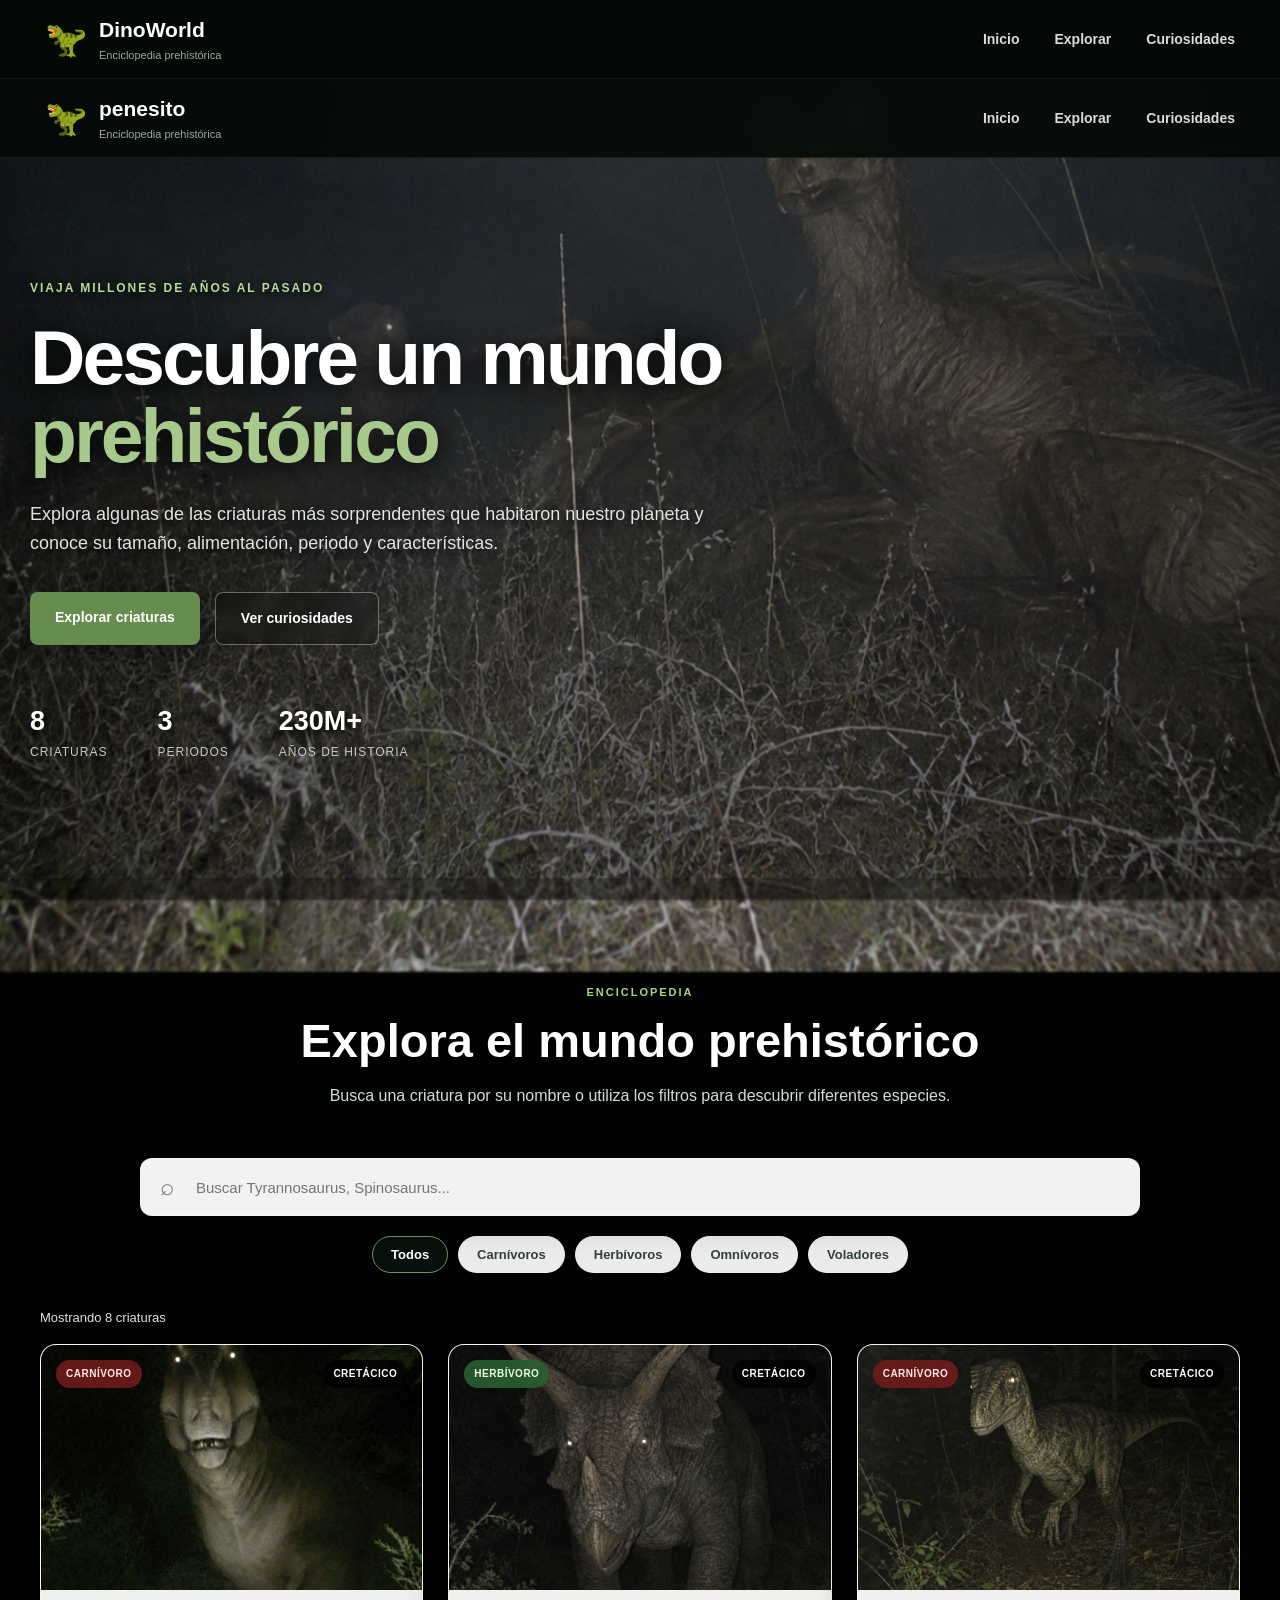
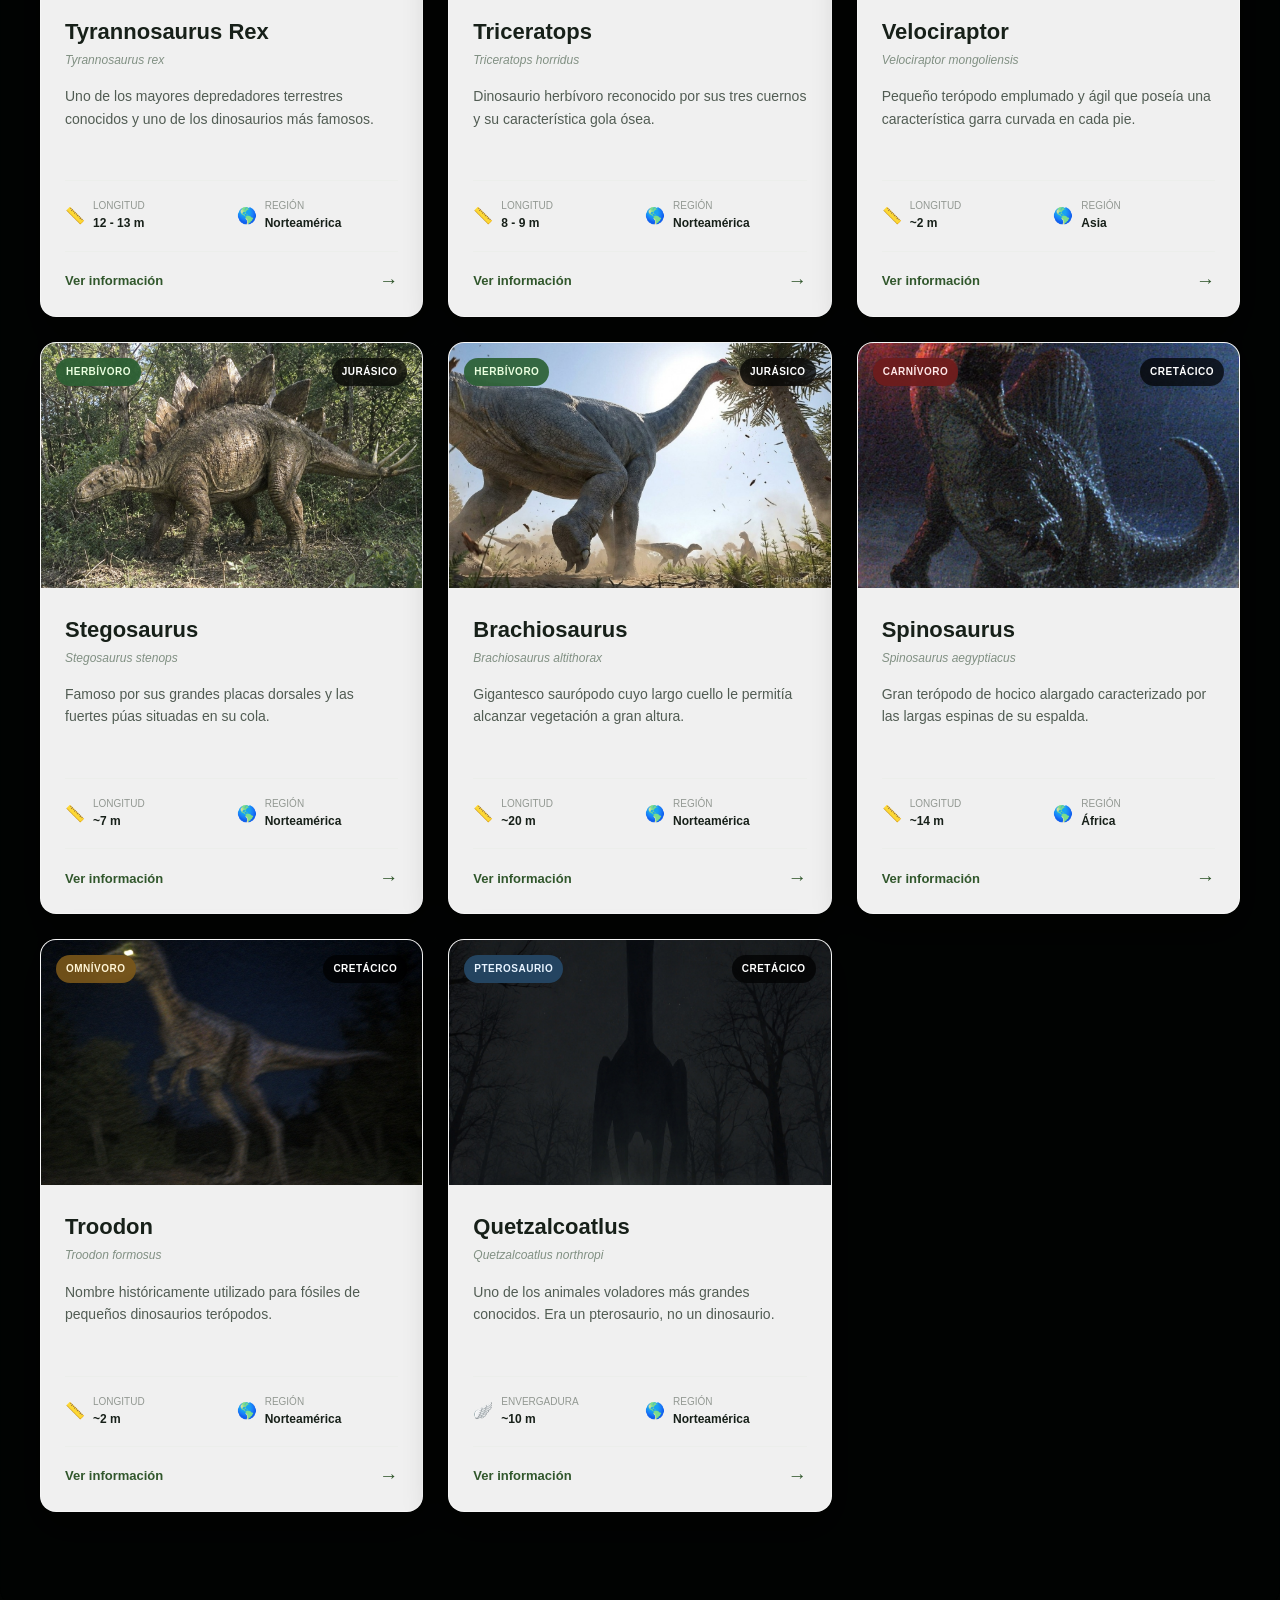
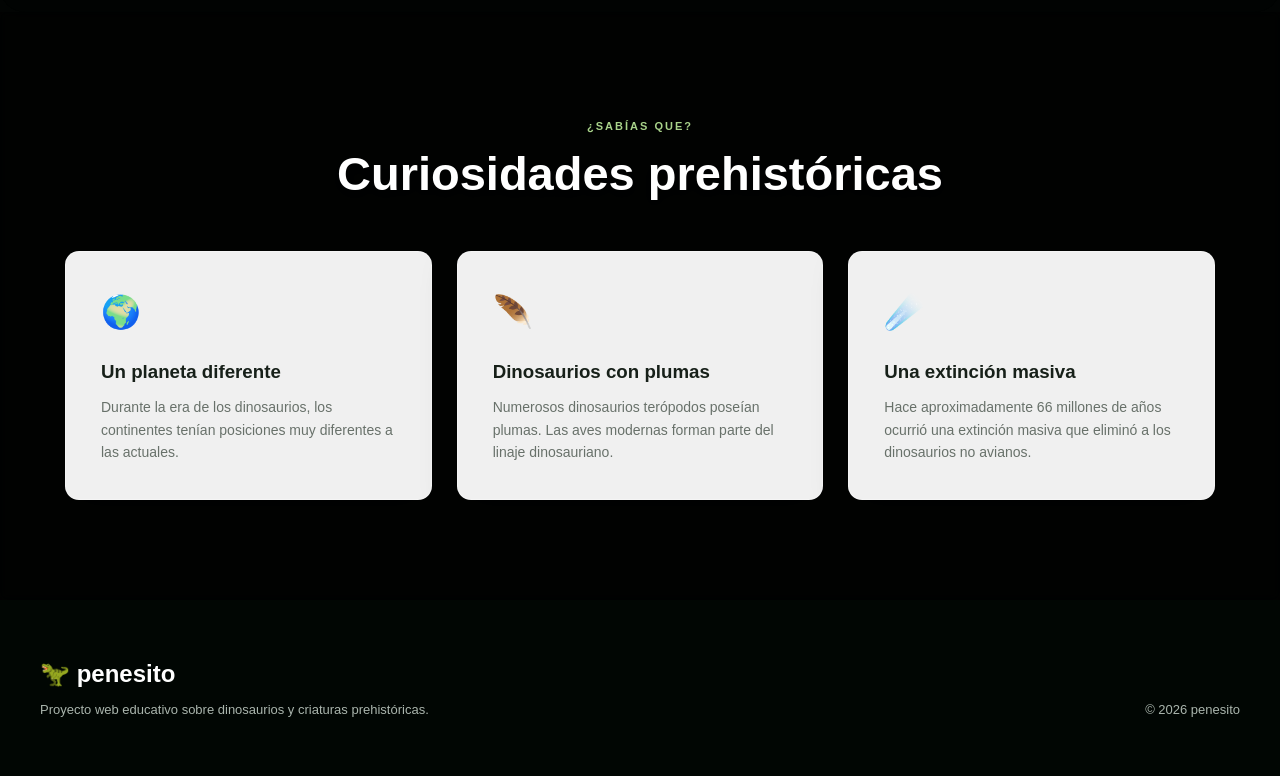
==== index.html @ 450e25a6 "primera version dino" ====
<!DOCTYPE html>
<html lang="es">

<head>
    <meta charset="UTF-8">

    <meta
        name="viewport"
        content="width=device-width, initial-scale=1.0"
    >

    <meta
        name="description"
        content=" descubre dinosaurios y criaturas prehistóricas, sus características, alimentación y periodo geológico."
    >

    <title>Explora el mundo prehistórico</title>

    <link rel="stylesheet" href="css/style.css">
</head>

<body>

    <!-- ========================= -->
    <!-- HEADER -->
    <!-- ========================= -->

    <header class="header">
        <header class="header">

    <div class="navbar">

        <a href="#inicio" class="logo">
            <span class="logo-icono">🦖</span>

            <div>
                <span class="logo-nombre">DinoWorld</span>
                <span class="logo-subtitulo">Enciclopedia prehistórica</span>
            </div>
        </a>

        <!-- BOTÓN CELULAR -->
        <button
            class="menu-toggle"
            id="menu-toggle"
            aria-label="Abrir menú"
        >
            ☰
        </button>

        <nav class="menu" id="menu">

            <a href="#inicio">Inicio</a>

            <a href="#explorar">Explorar</a>

            <a href="#curiosidades">Curiosidades</a>

        </nav>

    </div>

</header>

        <div class="navbar">

            <a href="#inicio" class="logo">
                <span class="logo-icono">🦖</span>

                <div>
                    <span class="logo-nombre">penesito</span>
                    <span class="logo-subtitulo">Enciclopedia prehistórica</span>
                </div>
            </a>


            <nav class="menu">

                <a href="#inicio">
                    Inicio
                </a>

                <a href="#explorar">
                    Explorar
                </a>

                <a href="#curiosidades">
                    Curiosidades
                </a>

            </nav>

        </div>

    </header>



    <main>


        <!-- ========================= -->
        <!-- HERO -->
        <!-- ========================= -->

        <section id="inicio" class="hero">

            <div class="hero-contenido">

                <span class="hero-etiqueta">
                    VIAJA MILLONES DE AÑOS AL PASADO
                </span>

                <h1>
                    Descubre un mundo
                    <span>prehistórico</span>
                </h1>

                <p>
                    Explora algunas de las criaturas más sorprendentes
                    que habitaron nuestro planeta y conoce su tamaño,
                    alimentación, periodo y características.
                </p>

                <div class="hero-botones">

                    <a href="#explorar" class="boton boton-principal">
                        Explorar criaturas
                    </a>

                    <a href="#curiosidades" class="boton boton-secundario">
                        Ver curiosidades
                    </a>

                </div>


                <div class="hero-datos">

                    <div>
                        <strong>8</strong>
                        <span>Criaturas</span>
                    </div>

                    <div>
                        <strong>3</strong>
                        <span>Periodos</span>
                    </div>

                    <div>
                        <strong>230M+</strong>
                        <span>Años de historia</span>
                    </div>

                </div>

            </div>

        </section>



        <!-- ========================= -->
        <!-- EXPLORAR -->
        <!-- ========================= -->

        <section id="explorar" class="seccion explorar">

            <div class="encabezado-seccion">

                <span class="mini-titulo">
                    ENCICLOPEDIA
                </span>

                <h2>
                    Explora el mundo prehistórico
                </h2>

                <p>
                    Busca una criatura por su nombre o utiliza los filtros
                    para descubrir diferentes especies.
                </p>

            </div>



            <!-- BUSCADOR -->

            <div class="herramientas">

                <div class="contenedor-buscador">

                    <span class="icono-buscar">⌕</span>

                    <input
                        type="text"
                        id="buscador"
                        placeholder="Buscar Tyrannosaurus, Spinosaurus..."
                        autocomplete="off"
                    >

                </div>


                <div class="botones-filtro">

                    <button
                        class="filtro activo"
                        data-filtro="todos"
                    >
                        Todos
                    </button>

                    <button
                        class="filtro"
                        data-filtro="carnivoro"
                    >
                        Carnívoros
                    </button>

                    <button
                        class="filtro"
                        data-filtro="herbivoro"
                    >
                        Herbívoros
                    </button>

                    <button
                        class="filtro"
                        data-filtro="omnivoro"
                    >
                        Omnívoros
                    </button>

                    <button
                        class="filtro"
                        data-filtro="volador"
                    >
                        Voladores
                    </button>

                </div>

            </div>


            <p id="contador" class="contador">
                Mostrando 8 criaturas
            </p>



            <!-- ========================= -->
            <!-- TARJETAS -->
            <!-- ========================= -->

            <div class="contenedor-tarjetas">


                <!-- T-REX -->

                <article
                    class="tarjeta"
                    data-categoria="carnivoro"
                >

                    <div class="imagen-tarjeta">

                        <img
                            src="img/trex.png"
                            alt="Tyrannosaurus Rex"
                        >

                        <span class="badge carnivoro">
                            Carnívoro
                        </span>

                        <span class="periodo">
                            Cretácico
                        </span>

                    </div>

                    <div class="contenido-tarjeta">

                        <h3>
                            Tyrannosaurus Rex
                        </h3>

                        <p class="nombre-cientifico">
                            Tyrannosaurus rex
                        </p>

                        <p class="descripcion">
                            Uno de los mayores depredadores terrestres
                            conocidos y uno de los dinosaurios más famosos.
                        </p>

                        <div class="datos-tarjeta">

                            <div>
                                <span>📏</span>

                                <p>
                                    <small>Longitud</small>
                                    <strong>12 - 13 m</strong>
                                </p>
                            </div>

                            <div>
                                <span>🌎</span>

                                <p>
                                    <small>Región</small>
                                    <strong>Norteamérica</strong>
                                </p>
                            </div>

                        </div>

                        <button
                            class="ver-mas"
                            data-dino="trex"
                        >
                            Ver información
                            <span>→</span>
                        </button>

                    </div>

                </article>



                <!-- TRICERATOPS -->

                <article
                    class="tarjeta"
                    data-categoria="herbivoro"
                >

                    <div class="imagen-tarjeta">

                        <img
                            src="img/triceratops.jpg"
                            alt="Triceratops"
                        >

                        <span class="badge herbivoro">
                            Herbívoro
                        </span>

                        <span class="periodo">
                            Cretácico
                        </span>

                    </div>

                    <div class="contenido-tarjeta">

                        <h3>Triceratops</h3>

                        <p class="nombre-cientifico">
                            Triceratops horridus
                        </p>

                        <p class="descripcion">
                            Dinosaurio herbívoro reconocido por sus tres
                            cuernos y su característica gola ósea.
                        </p>

                        <div class="datos-tarjeta">

                            <div>
                                <span>📏</span>

                                <p>
                                    <small>Longitud</small>
                                    <strong>8 - 9 m</strong>
                                </p>
                            </div>

                            <div>
                                <span>🌎</span>

                                <p>
                                    <small>Región</small>
                                    <strong>Norteamérica</strong>
                                </p>
                            </div>

                        </div>

                        <button
                            class="ver-mas"
                            data-dino="triceratops"
                        >
                            Ver información
                            <span>→</span>
                        </button>

                    </div>

                </article>



                <!-- VELOCIRAPTOR -->

                <article
                    class="tarjeta"
                    data-categoria="carnivoro"
                >

                    <div class="imagen-tarjeta">

                        <img
                            src="img/velociraptor.jpg"
                            alt="Velociraptor"
                        >

                        <span class="badge carnivoro">
                            Carnívoro
                        </span>

                        <span class="periodo">
                            Cretácico
                        </span>

                    </div>

                    <div class="contenido-tarjeta">

                        <h3>Velociraptor</h3>

                        <p class="nombre-cientifico">
                            Velociraptor mongoliensis
                        </p>

                        <p class="descripcion">
                            Pequeño terópodo emplumado y ágil que poseía
                            una característica garra curvada en cada pie.
                        </p>

                        <div class="datos-tarjeta">

                            <div>
                                <span>📏</span>

                                <p>
                                    <small>Longitud</small>
                                    <strong>~2 m</strong>
                                </p>
                            </div>

                            <div>
                                <span>🌎</span>

                                <p>
                                    <small>Región</small>
                                    <strong>Asia</strong>
                                </p>
                            </div>

                        </div>

                        <button
                            class="ver-mas"
                            data-dino="velociraptor"
                        >
                            Ver información
                            <span>→</span>
                        </button>

                    </div>

                </article>



                <!-- STEGOSAURUS -->

                <article
                    class="tarjeta"
                    data-categoria="herbivoro"
                >

                    <div class="imagen-tarjeta">

                        <img
                            src="img/stegosaurus.jpg"
                            alt="Stegosaurus"
                        >

                        <span class="badge herbivoro">
                            Herbívoro
                        </span>

                        <span class="periodo">
                            Jurásico
                        </span>

                    </div>

                    <div class="contenido-tarjeta">

                        <h3>Stegosaurus</h3>

                        <p class="nombre-cientifico">
                            Stegosaurus stenops
                        </p>

                        <p class="descripcion">
                            Famoso por sus grandes placas dorsales
                            y las fuertes púas situadas en su cola.
                        </p>

                        <div class="datos-tarjeta">

                            <div>
                                <span>📏</span>

                                <p>
                                    <small>Longitud</small>
                                    <strong>~7 m</strong>
                                </p>
                            </div>

                            <div>
                                <span>🌎</span>

                                <p>
                                    <small>Región</small>
                                    <strong>Norteamérica</strong>
                                </p>
                            </div>

                        </div>

                        <button
                            class="ver-mas"
                            data-dino="stegosaurus"
                        >
                            Ver información
                            <span>→</span>
                        </button>

                    </div>

                </article>



                <!-- BRACHIOSAURUS -->

                <article
                    class="tarjeta"
                    data-categoria="herbivoro"
                >

                    <div class="imagen-tarjeta">

                        <img
                            src="img/braciosaurus.jpg"
                            alt="Brachiosaurus"
                        >

                        <span class="badge herbivoro">
                            Herbívoro
                        </span>

                        <span class="periodo">
                            Jurásico
                        </span>

                    </div>

                    <div class="contenido-tarjeta">

                        <h3>Brachiosaurus</h3>

                        <p class="nombre-cientifico">
                            Brachiosaurus altithorax
                        </p>

                        <p class="descripcion">
                            Gigantesco saurópodo cuyo largo cuello le
                            permitía alcanzar vegetación a gran altura.
                        </p>

                        <div class="datos-tarjeta">

                            <div>
                                <span>📏</span>

                                <p>
                                    <small>Longitud</small>
                                    <strong>~20 m</strong>
                                </p>
                            </div>

                            <div>
                                <span>🌎</span>

                                <p>
                                    <small>Región</small>
                                    <strong>Norteamérica</strong>
                                </p>
                            </div>

                        </div>

                        <button
                            class="ver-mas"
                            data-dino="brachiosaurus"
                        >
                            Ver información
                            <span>→</span>
                        </button>

                    </div>

                </article>



                <!-- SPINOSAURUS -->

                <article
                    class="tarjeta"
                    data-categoria="carnivoro"
                >

                    <div class="imagen-tarjeta">

                        <img
                            src="img/spinosaurus.jpg"
                            alt="Spinosaurus"
                        >

                        <span class="badge carnivoro">
                            Carnívoro
                        </span>

                        <span class="periodo">
                            Cretácico
                        </span>

                    </div>

                    <div class="contenido-tarjeta">

                        <h3>Spinosaurus</h3>

                        <p class="nombre-cientifico">
                            Spinosaurus aegyptiacus
                        </p>

                        <p class="descripcion">
                            Gran terópodo de hocico alargado caracterizado
                            por las largas espinas de su espalda.
                        </p>

                        <div class="datos-tarjeta">

                            <div>
                                <span>📏</span>

                                <p>
                                    <small>Longitud</small>
                                    <strong>~14 m</strong>
                                </p>
                            </div>

                            <div>
                                <span>🌎</span>

                                <p>
                                    <small>Región</small>
                                    <strong>África</strong>
                                </p>
                            </div>

                        </div>

                        <button
                            class="ver-mas"
                            data-dino="spinosaurus"
                        >
                            Ver información
                            <span>→</span>
                        </button>

                    </div>

                </article>



                <!-- TROODON -->

                <article
                    class="tarjeta"
                    data-categoria="omnivoro"
                >

                    <div class="imagen-tarjeta">

                        <img
                            src="img/troodon.jpg"
                            alt="Troodon"
                        >

                        <span class="badge omnivoro">
                            Omnívoro
                        </span>

                        <span class="periodo">
                            Cretácico
                        </span>

                    </div>

                    <div class="contenido-tarjeta">

                        <h3>Troodon</h3>

                        <p class="nombre-cientifico">
                            Troodon formosus
                        </p>

                        <p class="descripcion">
                            Nombre históricamente utilizado para fósiles
                            de pequeños dinosaurios terópodos.
                        </p>

                        <div class="datos-tarjeta">

                            <div>
                                <span>📏</span>

                                <p>
                                    <small>Longitud</small>
                                    <strong>~2 m</strong>
                                </p>
                            </div>

                            <div>
                                <span>🌎</span>

                                <p>
                                    <small>Región</small>
                                    <strong>Norteamérica</strong>
                                </p>
                            </div>

                        </div>

                        <button
                            class="ver-mas"
                            data-dino="troodon"
                        >
                            Ver información
                            <span>→</span>
                        </button>

                    </div>

                </article>



                <!-- QUETZALCOATLUS -->

                <article
                    class="tarjeta"
                    data-categoria="volador"
                >

                    <div class="imagen-tarjeta">

                        <img
                            src="img/quetzalcoatlus.png"
                            alt="Quetzalcoatlus"
                        >

                        <span class="badge volador">
                            Pterosaurio
                        </span>

                        <span class="periodo">
                            Cretácico
                        </span>

                    </div>

                    <div class="contenido-tarjeta">

                        <h3>Quetzalcoatlus</h3>

                        <p class="nombre-cientifico">
                            Quetzalcoatlus northropi
                        </p>

                        <p class="descripcion">
                            Uno de los animales voladores más grandes
                            conocidos. Era un pterosaurio, no un dinosaurio.
                        </p>

                        <div class="datos-tarjeta">

                            <div>
                                <span>🪽</span>

                                <p>
                                    <small>Envergadura</small>
                                    <strong>~10 m</strong>
                                </p>
                            </div>

                            <div>
                                <span>🌎</span>

                                <p>
                                    <small>Región</small>
                                    <strong>Norteamérica</strong>
                                </p>
                            </div>

                        </div>

                        <button
                            class="ver-mas"
                            data-dino="quetzalcoatlus"
                        >
                            Ver información
                            <span>→</span>
                        </button>

                    </div>

                </article>

            </div>


            <!-- SI NO EXISTEN RESULTADOS -->

            <div id="sin-resultados" class="sin-resultados">

                <span>🦴</span>

                <h3>
                    No encontramos esa criatura
                </h3>

                <p>
                    Intenta buscar otro nombre o selecciona otro filtro.
                </p>

            </div>

        </section>



        <!-- ========================= -->
        <!-- CURIOSIDADES -->
        <!-- ========================= -->

        <section id="curiosidades" class="seccion curiosidades">

            <div class="encabezado-seccion">

                <span class="mini-titulo">
                    ¿SABÍAS QUE?
                </span>

                <h2>
                    Curiosidades prehistóricas
                </h2>

            </div>


            <div class="grid-curiosidades">

                <article>

                    <span class="curiosidad-icono">
                        🌍
                    </span>

                    <h3>
                        Un planeta diferente
                    </h3>

                    <p>
                        Durante la era de los dinosaurios, los continentes
                        tenían posiciones muy diferentes a las actuales.
                    </p>

                </article>


                <article>

                    <span class="curiosidad-icono">
                        🪶
                    </span>

                    <h3>
                        Dinosaurios con plumas
                    </h3>

                    <p>
                        Numerosos dinosaurios terópodos poseían plumas.
                        Las aves modernas forman parte del linaje dinosauriano.
                    </p>

                </article>


                <article>

                    <span class="curiosidad-icono">
                        ☄️
                    </span>

                    <h3>
                        Una extinción masiva
                    </h3>

                    <p>
                        Hace aproximadamente 66 millones de años ocurrió
                        una extinción masiva que eliminó a los dinosaurios
                        no avianos.
                    </p>

                </article>

            </div>

        </section>

    </main>



    <!-- ========================= -->
    <!-- MODAL -->
    <!-- ========================= -->

    <div id="modal" class="modal">

        <div class="modal-fondo"></div>

        <div class="modal-contenido">

            <button
                id="cerrar-modal"
                class="cerrar-modal"
                aria-label="Cerrar"
            >
                ×
            </button>


            <img
                id="modal-imagen"
                src=""
                alt=""
            >


            <div class="modal-info">

                <span id="modal-periodo" class="modal-periodo"></span>

                <h2 id="modal-nombre"></h2>

                <p id="modal-cientifico" class="modal-cientifico"></p>

                <p id="modal-descripcion"></p>


                <div class="modal-datos">

                    <div>
                        <small>Alimentación</small>
                        <strong id="modal-alimentacion"></strong>
                    </div>

                    <div>
                        <small>Tamaño</small>
                        <strong id="modal-tamano"></strong>
                    </div>

                    <div>
                        <small>Región</small>
                        <strong id="modal-region"></strong>
                    </div>

                </div>

            </div>

        </div>

    </div>



    <!-- ========================= -->
    <!-- FOOTER -->
    <!-- ========================= -->

    <footer>

        <div class="footer-contenido">

            <div>

                <h2>
                    🦖 penesito
                </h2>

                <p>
                    Proyecto web educativo sobre dinosaurios
                    y criaturas prehistóricas.
                </p>

            </div>


            <p class="copyright">
                © 2026 penesito
            </p>

        </div>

    </footer>


    <script src="app.js"></script>

</body>

</html>
---- css/style.css ----
/* ========================================= */
/* CONFIGURACIÓN GENERAL */
/* ========================================= */

* {
    margin: 0;
    padding: 0;
    box-sizing: border-box;
}

html {
    scroll-behavior: smooth;
    background: #020403;
}

:root {
    --verde-oscuro: #07110b;
    --verde: #173b28;
    --verde-claro: #8eb66f;

    --blanco: #ffffff;

    --texto: #172019;
    --texto-suave: #68716a;

    --borde: #e4e6e2;

    --sombra:
        0 15px 40px rgba(0, 0, 0, 0.35);
}


/* ========================================= */
/* BODY */
/* ========================================= */

body {
    position: relative;

    min-height: 100vh;

    font-family:
        Arial,
        Helvetica,
        sans-serif;

    color: var(--texto);

    line-height: 1.6;

    background: transparent;

    overflow-x: hidden;
}


/* ========================================= */
/* FONDO TERRORÍFICO DE TODA LA PÁGINA */
/* ========================================= */

body::before {
    content: "";

    position: fixed;

    top: -8%;
    left: -8%;

    width: 116%;
    height: 116%;

    background-image:
        url("../img/fondo-terrorr.jpg");

    background-size: cover;

    background-position: center;

    background-repeat: no-repeat;

    z-index: 0;

    pointer-events: none;

    animation:
        fondoTerror 24s ease-in-out infinite alternate;
}


/* CAPA OSCURA */

body::after {
    content: "";

    position: fixed;

    inset: 0;

    background:
        linear-gradient(
            180deg,
            rgba(0, 0, 0, 0.20),
            rgba(0, 0, 0, 0.48)
        );

    z-index: 1;

    pointer-events: none;
}


/* TODO EL CONTENIDO QUEDA SOBRE EL FONDO */

.header,
main,
footer {
    position: relative;

    z-index: 2;
}


/* MOVIMIENTO LENTO */

@keyframes fondoTerror {

    0% {
        transform:
            scale(1)
            translate(0, 0);
    }

    50% {
        transform:
            scale(1.05)
            translate(-1%, -1%);
    }

    100% {
        transform:
            scale(1.10)
            translate(1%, 1%);
    }
}


/* ========================================= */
/* HEADER */
/* ========================================= */

.header {
    width: 100%;

    position: sticky;

    top: 0;

    z-index: 1000;

    background:
        rgba(3, 10, 6, 0.88);

    backdrop-filter: blur(12px);

    border-bottom:
        1px solid rgba(255, 255, 255, 0.08);
}

.navbar {
    max-width: 1250px;

    min-height: 78px;

    margin: auto;

    padding: 0 30px;

    display: flex;

    justify-content: space-between;

    align-items: center;
}


/* ========================================= */
/* LOGO */
/* ========================================= */

.logo {
    display: flex;

    align-items: center;

    gap: 12px;

    text-decoration: none;
}

.logo-icono {
    font-size: 34px;
}

.logo-nombre {
    display: block;

    color: white;

    font-size: 21px;

    font-weight: bold;
}

.logo-subtitulo {
    display: block;

    color: #9eaaa1;

    font-size: 11px;
}


/* ========================================= */
/* MENÚ */
/* ========================================= */

.menu {
    display: flex;

    gap: 35px;
}

.menu a {
    position: relative;

    color: #d7ddd9;

    text-decoration: none;

    font-size: 14px;

    font-weight: bold;

    transition: 0.3s;
}

.menu a:hover {
    color: white;
}

.menu a::after {
    content: "";

    position: absolute;

    left: 0;

    bottom: -8px;

    width: 0;

    height: 2px;

    background:
        var(--verde-claro);

    transition: 0.3s;
}

.menu a:hover::after {
    width: 100%;
}


/* ========================================= */
/* HERO */
/* ========================================= */

.hero {
    min-height: 720px;

    display: flex;

    align-items: center;

    padding:
        100px 30px;

    background: transparent;
}

.hero-contenido {
    width: 100%;

    max-width: 1250px;

    margin: auto;
}

.hero-etiqueta {
    display: inline-block;

    color: #b6da98;

    font-size: 12px;

    font-weight: bold;

    letter-spacing: 2px;

    margin-bottom: 20px;

    text-shadow:
        0 3px 10px black;
}

.hero h1 {
    max-width: 760px;

    color: white;

    font-size:
        clamp(48px, 6vw, 82px);

    line-height: 1.02;

    letter-spacing: -3px;

    margin-bottom: 25px;

    text-shadow:
        0 5px 25px rgba(0, 0, 0, 1);
}

.hero h1 span {
    color: #a8c98c;
}

.hero-contenido > p {
    max-width: 680px;

    color: #e0e5e1;

    font-size: 18px;

    margin-bottom: 35px;

    text-shadow:
        0 3px 12px black;
}


/* ========================================= */
/* BOTONES DEL HERO */
/* ========================================= */

.hero-botones {
    display: flex;

    flex-wrap: wrap;

    gap: 15px;

    margin-bottom: 55px;
}

.boton {
    padding:
        14px 25px;

    border-radius: 8px;

    text-decoration: none;

    font-weight: bold;

    font-size: 14px;

    transition:
        transform 0.3s,
        background 0.3s;
}

.boton-principal {
    background:
        #668c4e;

    color: white;

    box-shadow:
        0 8px 25px
        rgba(0, 0, 0, 0.4);
}

.boton-principal:hover {
    background:
        #7ca661;

    transform:
        translateY(-3px);
}

.boton-secundario {
    border:
        1px solid
        rgba(255, 255, 255, 0.35);

    color: white;

    background:
        rgba(0, 0, 0, 0.25);

    backdrop-filter:
        blur(8px);
}

.boton-secundario:hover {
    background:
        rgba(255, 255, 255, 0.15);

    transform:
        translateY(-3px);
}


/* ========================================= */
/* DATOS DEL HERO */
/* ========================================= */

.hero-datos {
    display: flex;

    gap: 50px;

    flex-wrap: wrap;
}

.hero-datos div {
    display: flex;

    flex-direction: column;
}

.hero-datos strong {
    color: white;

    font-size: 27px;

    text-shadow:
        0 3px 8px black;
}

.hero-datos span {
    color: #c1cac3;

    font-size: 12px;

    text-transform: uppercase;

    letter-spacing: 1px;
}


/* ========================================= */
/* SECCIONES */
/* ========================================= */

.seccion {
    padding:
        100px 30px;
}

.encabezado-seccion {
    max-width: 700px;

    margin:
        0 auto 50px;

    text-align: center;
}

.mini-titulo {
    color:
        #a9d38a;

    font-size: 11px;

    font-weight: bold;

    letter-spacing: 2px;
}

.encabezado-seccion h2 {
    color: white;

    font-size:
        clamp(32px, 4vw, 47px);

    line-height: 1.15;

    margin:
        10px 0 15px;

    text-shadow:
        0 4px 12px black;
}

.encabezado-seccion p {
    color: #d5ddd7;

    font-size: 16px;

    text-shadow:
        0 2px 8px black;
}


/* ========================================= */
/* EXPLORAR */
/* ========================================= */

.explorar {
    max-width: 1350px;

    margin: auto;

    background:
        rgba(0, 0, 0, 0.18);

    backdrop-filter:
        blur(1px);

    border-radius: 25px;
}

.herramientas {
    max-width: 1000px;

    margin:
        0 auto 20px;
}


/* ========================================= */
/* BUSCADOR */
/* ========================================= */

.contenedor-buscador {
    position: relative;

    margin-bottom: 20px;
}

.icono-buscar {
    position: absolute;

    left: 20px;

    top: 50%;

    transform:
        translateY(-50%);

    color: #777;

    font-size: 24px;
}

#buscador {
    width: 100%;

    height: 58px;

    padding:
        0 20px 0 55px;

    border:
        1px solid
        rgba(255, 255, 255, 0.35);

    border-radius: 12px;

    outline: none;

    background:
        rgba(255, 255, 255, 0.95);

    font-size: 15px;

    box-shadow:
        0 7px 30px
        rgba(0, 0, 0, 0.25);

    transition: 0.3s;
}

#buscador:focus {
    border-color:
        #729466;

    box-shadow:
        0 0 0 4px
        rgba(114, 148, 102, 0.25);
}


/* ========================================= */
/* FILTROS */
/* ========================================= */

.botones-filtro {
    display: flex;

    justify-content: center;

    flex-wrap: wrap;

    gap: 10px;
}

.filtro {
    padding:
        10px 18px;

    border:
        1px solid
        rgba(255, 255, 255, 0.25);

    border-radius: 30px;

    background:
        rgba(255, 255, 255, 0.92);

    color: #344036;

    cursor: pointer;

    font-weight: bold;

    font-size: 13px;

    transition: 0.25s;
}

.filtro:hover {
    transform:
        translateY(-2px);

    background: white;
}

.filtro.activo {
    background:
        #07110b;

    color: white;

    border-color:
        #75965d;
}

.contador {
    max-width: 1200px;

    margin:
        35px auto 15px;

    color: #e1e6e2;

    font-size: 13px;

    text-shadow:
        0 2px 7px black;
}


/* ========================================= */
/* TARJETAS */
/* ========================================= */

.contenedor-tarjetas {
    max-width: 1200px;

    margin: auto;

    display: grid;

    grid-template-columns:
        repeat(3, 1fr);

    gap: 25px;
}

.tarjeta {
    background:
        rgba(255, 255, 255, 0.94);

    border:
        1px solid
        rgba(255, 255, 255, 0.35);

    border-radius: 16px;

    overflow: hidden;

    box-shadow:
        0 15px 40px
        rgba(0, 0, 0, 0.45);

    backdrop-filter:
        blur(7px);

    transition:
        transform 0.3s,
        box-shadow 0.3s;
}

.tarjeta:hover {
    transform:
        translateY(-8px);

    box-shadow:
        0 22px 50px
        rgba(0, 0, 0, 0.60);
}


/* ========================================= */
/* IMAGEN TARJETAS */
/* ========================================= */

.imagen-tarjeta {
    height: 245px;

    position: relative;

    overflow: hidden;

    background:
        #e9ece7;
}

.imagen-tarjeta img {
    width: 100%;

    height: 100%;

    object-fit: cover;

    transition:
        transform 0.6s;
}

.tarjeta:hover img {
    transform:
        scale(1.08);
}


/* ========================================= */
/* ETIQUETAS */
/* ========================================= */

.badge,
.periodo {
    position: absolute;

    top: 15px;

    padding:
        6px 10px;

    border-radius: 20px;

    font-size: 10px;

    font-weight: bold;

    text-transform: uppercase;

    letter-spacing: 0.5px;

    backdrop-filter:
        blur(10px);
}

.badge {
    left: 15px;
}

.periodo {
    right: 15px;

    color: white;

    background:
        rgba(0, 0, 0, 0.70);
}

.badge.carnivoro {
    color: #ffe8e8;

    background:
        rgba(111, 28, 28, 0.90);
}

.badge.herbivoro {
    color: #eaffdf;

    background:
        rgba(42, 95, 49, 0.90);
}

.badge.omnivoro {
    color: #fff4d5;

    background:
        rgba(123, 87, 26, 0.90);
}

.badge.volador {
    color: #e7f3ff;

    background:
        rgba(38, 74, 105, 0.90);
}


/* ========================================= */
/* CONTENIDO TARJETA */
/* ========================================= */

.contenido-tarjeta {
    padding: 24px;
}

.contenido-tarjeta h3 {
    font-size: 22px;

    margin-bottom: 2px;
}

.nombre-cientifico {
    color: #819083;

    font-size: 12px;

    font-style: italic;

    margin-bottom: 15px;
}

.descripcion {
    min-height: 75px;

    color: #515c53;

    font-size: 14px;

    line-height: 1.6;

    margin-bottom: 20px;
}

.datos-tarjeta {
    display: grid;

    grid-template-columns:
        repeat(2, 1fr);

    gap: 10px;

    padding:
        17px 0;

    border-top:
        1px solid #eceeeb;

    border-bottom:
        1px solid #eceeeb;
}

.datos-tarjeta > div {
    display: flex;

    align-items: center;

    gap: 8px;
}

.datos-tarjeta small {
    display: block;

    color: #929892;

    font-size: 10px;

    text-transform: uppercase;
}

.datos-tarjeta strong {
    display: block;

    font-size: 12px;
}


/* ========================================= */
/* VER INFORMACIÓN */
/* ========================================= */

.ver-mas {
    width: 100%;

    margin-top: 18px;

    padding: 0;

    border: none;

    background: transparent;

    color: #31572c;

    cursor: pointer;

    font-size: 13px;

    font-weight: bold;

    display: flex;

    align-items: center;

    justify-content: space-between;
}

.ver-mas span {
    font-size: 19px;

    transition:
        transform 0.2s;
}

.ver-mas:hover span {
    transform:
        translateX(5px);
}


/* ========================================= */
/* SIN RESULTADOS */
/* ========================================= */

.sin-resultados {
    display: none;

    text-align: center;

    padding:
        80px 20px;

    color: white;
}

.sin-resultados span {
    font-size: 50px;
}

.sin-resultados h3 {
    margin:
        15px 0 5px;
}

.sin-resultados p {
    color:
        #d0d7d2;
}


/* ========================================= */
/* CURIOSIDADES */
/* ========================================= */

.curiosidades {
    background:
        rgba(0, 0, 0, 0.40);

    backdrop-filter:
        blur(5px);
}

.grid-curiosidades {
    max-width: 1150px;

    margin: auto;

    display: grid;

    grid-template-columns:
        repeat(3, 1fr);

    gap: 25px;
}

.grid-curiosidades article {
    background:
        rgba(255, 255, 255, 0.94);

    padding: 35px;

    border-radius: 14px;

    border:
        1px solid
        rgba(255, 255, 255, 0.30);

    box-shadow:
        0 12px 35px
        rgba(0, 0, 0, 0.28);

    transition: 0.3s;
}

.grid-curiosidades article:hover {
    transform:
        translateY(-6px);

    box-shadow:
        0 18px 45px
        rgba(0, 0, 0, 0.45);
}

.curiosidad-icono {
    display: block;

    font-size: 32px;

    margin-bottom: 18px;
}

.grid-curiosidades h3 {
    margin-bottom: 10px;
}

.grid-curiosidades p {
    color:
        var(--texto-suave);

    font-size: 14px;
}


/* ========================================= */
/* MODAL */
/* ========================================= */

.modal {
    display: none;

    position: fixed;

    inset: 0;

    z-index: 3000;

    padding: 25px;

    align-items: center;

    justify-content: center;
}

.modal.abierto {
    display: flex;
}

.modal-fondo {
    position: absolute;

    inset: 0;

    background:
        rgba(0, 0, 0, 0.85);

    backdrop-filter:
        blur(8px);
}

.modal-contenido {
    position: relative;

    z-index: 1;

    width: 100%;

    max-width: 900px;

    max-height: 90vh;

    display: grid;

    grid-template-columns:
        1fr 1fr;

    background: white;

    border-radius: 18px;

    overflow: auto;

    box-shadow:
        0 30px 80px
        rgba(0, 0, 0, 0.7);
}

.modal-contenido > img {
    width: 100%;

    height: 100%;

    min-height: 500px;

    object-fit: cover;
}

.modal-info {
    padding:
        50px 40px;
}

.modal-periodo {
    color: #638055;

    font-size: 11px;

    font-weight: bold;

    text-transform: uppercase;

    letter-spacing: 1.5px;
}

.modal-info h2 {
    font-size: 35px;

    line-height: 1.1;

    margin:
        8px 0 4px;
}

.modal-cientifico {
    color: #879087;

    font-style: italic;

    margin-bottom: 25px;
}

.modal-info > p {
    color: #626a63;

    margin-bottom: 30px;
}

.modal-datos {
    display: grid;

    gap: 15px;
}

.modal-datos div {
    padding: 14px;

    background: #f4f5f1;

    border-radius: 9px;
}

.modal-datos small {
    display: block;

    color: #8a918a;

    text-transform: uppercase;

    font-size: 9px;
}

.modal-datos strong {
    font-size: 14px;
}

.cerrar-modal {
    position: absolute;

    top: 15px;

    right: 15px;

    width: 38px;

    height: 38px;

    border: none;

    border-radius: 50%;

    background:
        rgba(0, 0, 0, 0.80);

    color: white;

    cursor: pointer;

    font-size: 25px;

    z-index: 5;
}


/* ========================================= */
/* FOOTER */
/* ========================================= */

footer {
    color: white;

    padding:
        55px 30px;

    background:
        rgba(2, 7, 4, 0.88);

    backdrop-filter:
        blur(10px);
}

.footer-contenido {
    max-width: 1200px;

    margin: auto;

    display: flex;

    justify-content: space-between;

    align-items: flex-end;

    gap: 30px;
}

.footer-contenido h2 {
    margin-bottom: 7px;
}

.footer-contenido p {
    color: #aab5ad;

    font-size: 13px;
}

.copyright {
    white-space: nowrap;
}


/* ========================================= */
/* TABLET */
/* ========================================= */

@media (max-width: 950px) {

    .contenedor-tarjetas {
        grid-template-columns:
            repeat(2, 1fr);
    }

    .grid-curiosidades {
        grid-template-columns: 1fr;
    }

    .modal-contenido {
        grid-template-columns: 1fr;
    }

    .modal-contenido > img {
        height: 320px;

        min-height: auto;
    }
}


/* ========================================= */
/* CELULAR */
/* ========================================= */

@media (max-width: 650px) {

    .navbar {
        min-height: 70px;

        padding:
            0 18px;
    }

    .logo-subtitulo {
        display: none;
    }

    .menu {
        gap: 13px;
    }

    .menu a {
        font-size: 11px;
    }

    body::before {
        top: -5%;
        left: -25%;

        width: 150%;
        height: 110%;

        background-position:
            65% center;
    }

    .hero {
        min-height: 650px;

        padding:
            70px 20px;
    }

    .hero h1 {
        font-size: 47px;

        letter-spacing: -2px;
    }

    .hero-contenido > p {
        font-size: 16px;
    }

    .hero-datos {
        gap: 25px;
    }

    .seccion {
        padding:
            75px 18px;
    }

    .explorar {
        border-radius: 0;
    }

    .contenedor-tarjetas {
        grid-template-columns: 1fr;
    }

    .imagen-tarjeta {
        height: 260px;
    }

    .botones-filtro {
        justify-content: flex-start;
    }

    .footer-contenido {
        flex-direction: column;

        align-items: flex-start;
    }

    .modal {
        padding: 12px;
    }

    .modal-info {
        padding:
            35px 25px;
    }
}


/* ========================================= */
/* REDUCIR ANIMACIONES */
/* ========================================= */

@media (prefers-reduced-motion: reduce) {

    body::before {
        animation: none;
    }

    html {
        scroll-behavior: auto;
    }
}
/* ========================================= */
/* MENÚ HAMBURGUESA */
/* ========================================= */

.menu-toggle {
    display: none;

    border: none;

    background: transparent;

    color: white;

    font-size: 30px;

    cursor: pointer;
}


/* CELULAR */

@media (max-width: 650px) {

    .navbar {
        position: relative;
    }


    .menu-toggle {
        display: block;
    }


    .menu {
        position: absolute;

        top: 70px;
        left: 0;

        width: 100%;

        padding: 20px;

        display: none;

        flex-direction: column;

        gap: 20px;

        background:
            rgba(3, 10, 6, 0.97);

        backdrop-filter: blur(12px);

        border-top:
            1px solid rgba(255, 255, 255, 0.08);

        box-shadow:
            0 15px 30px rgba(0, 0, 0, 0.35);
    }


    .menu.activo {
        display: flex;
    }


    .menu a {
        width: 100%;

        padding: 10px 5px;

        font-size: 14px;
    }

}
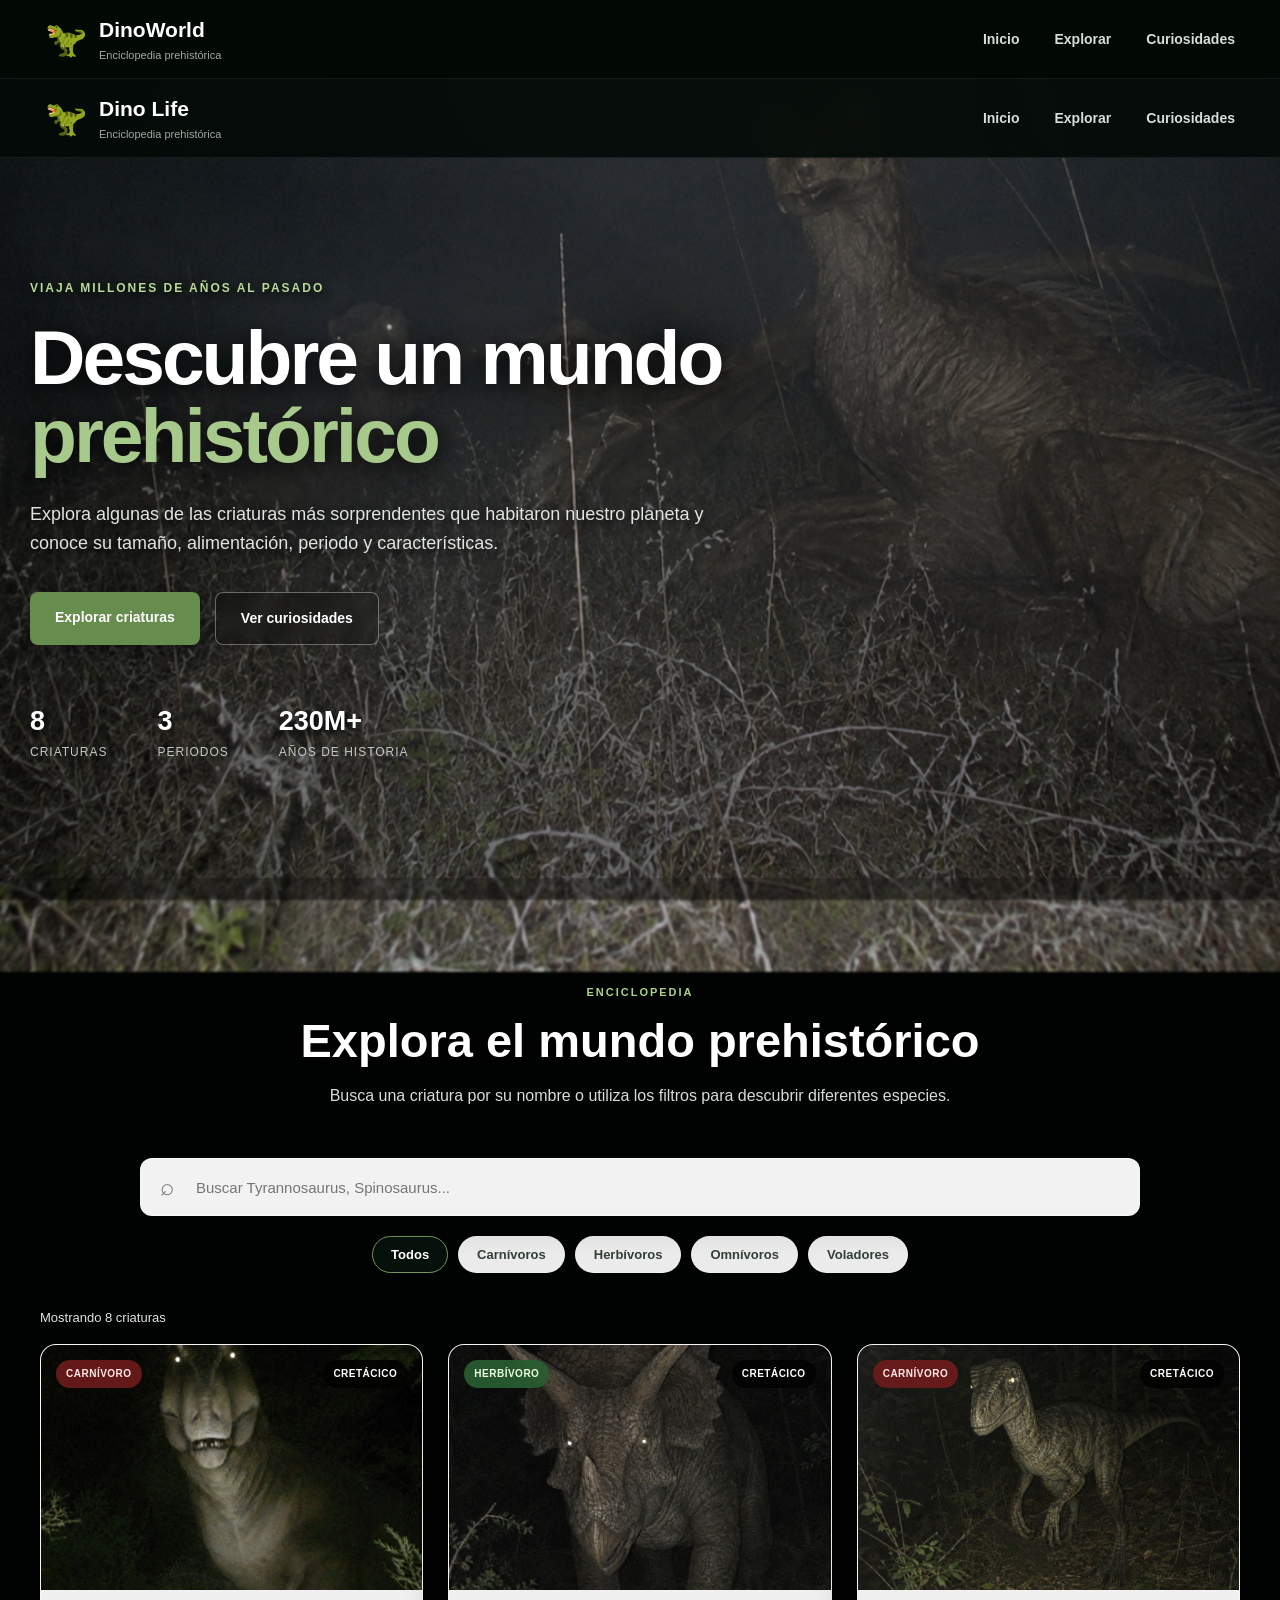
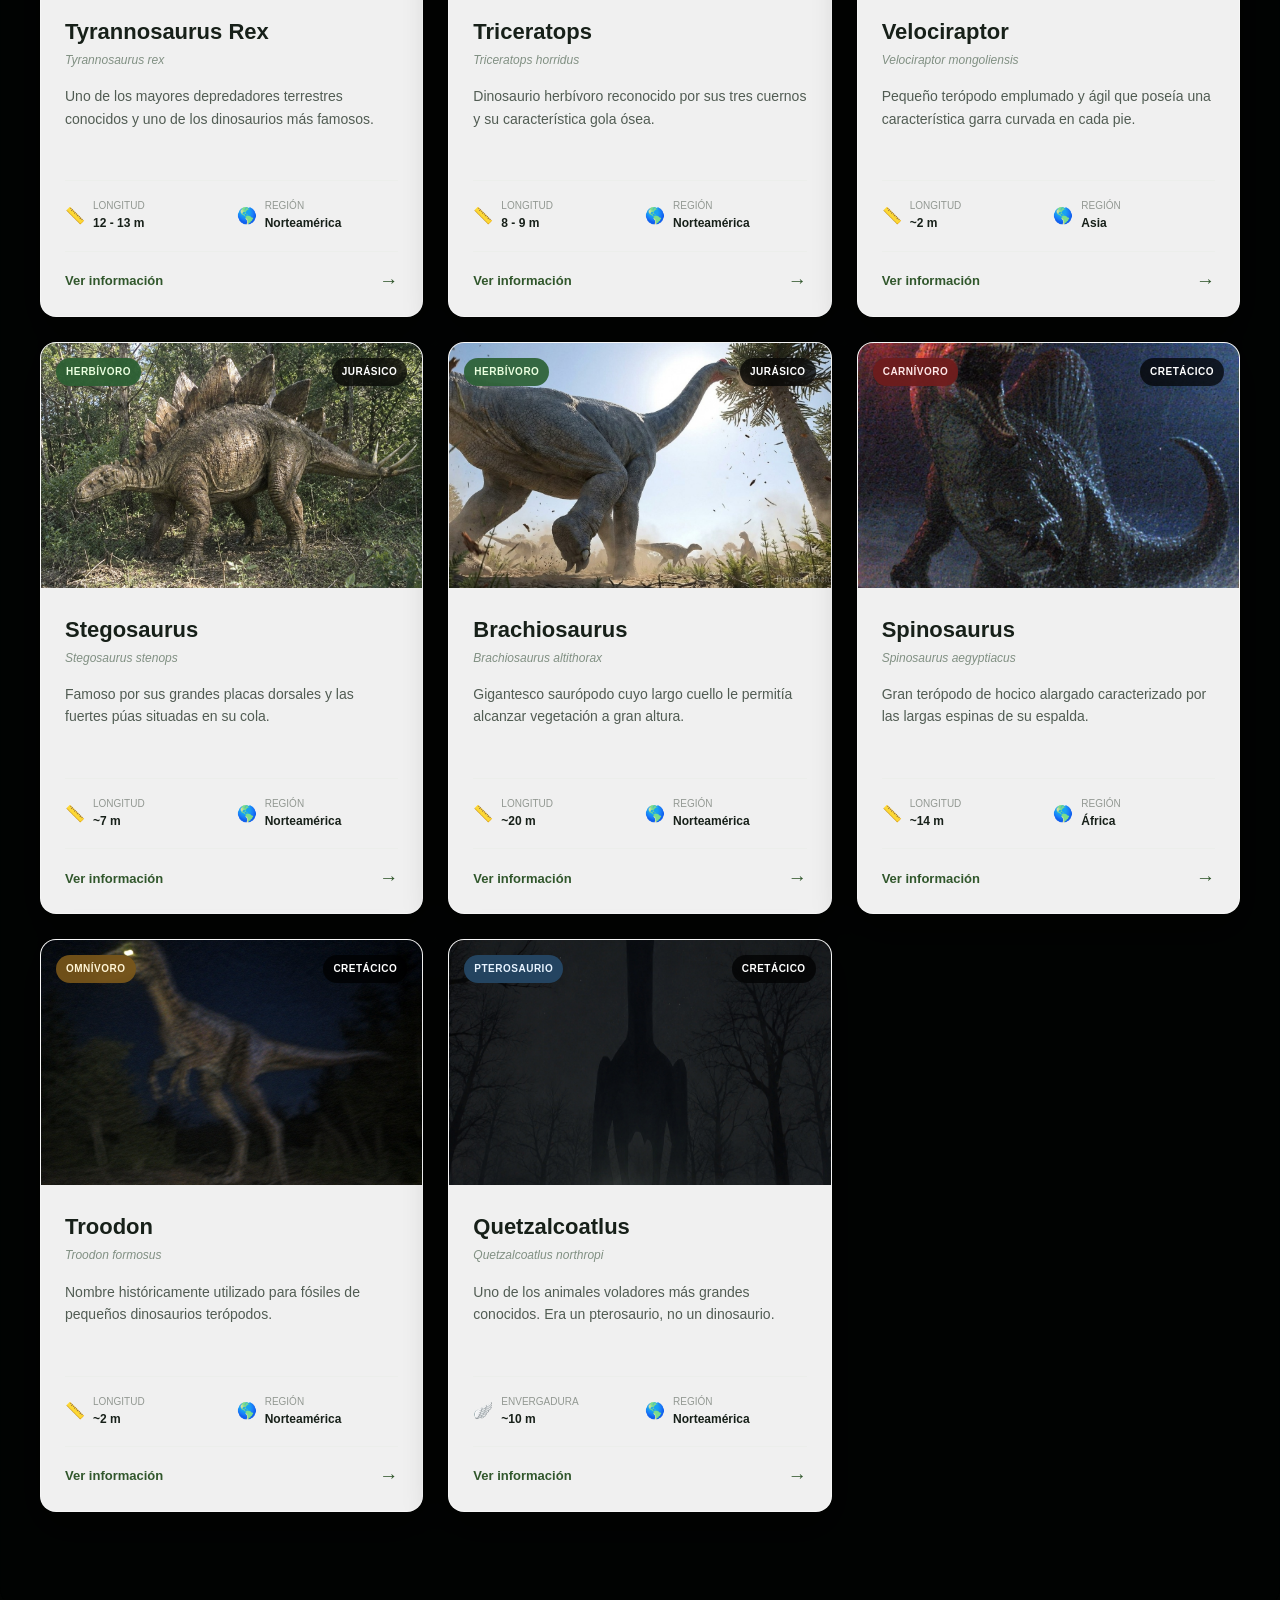
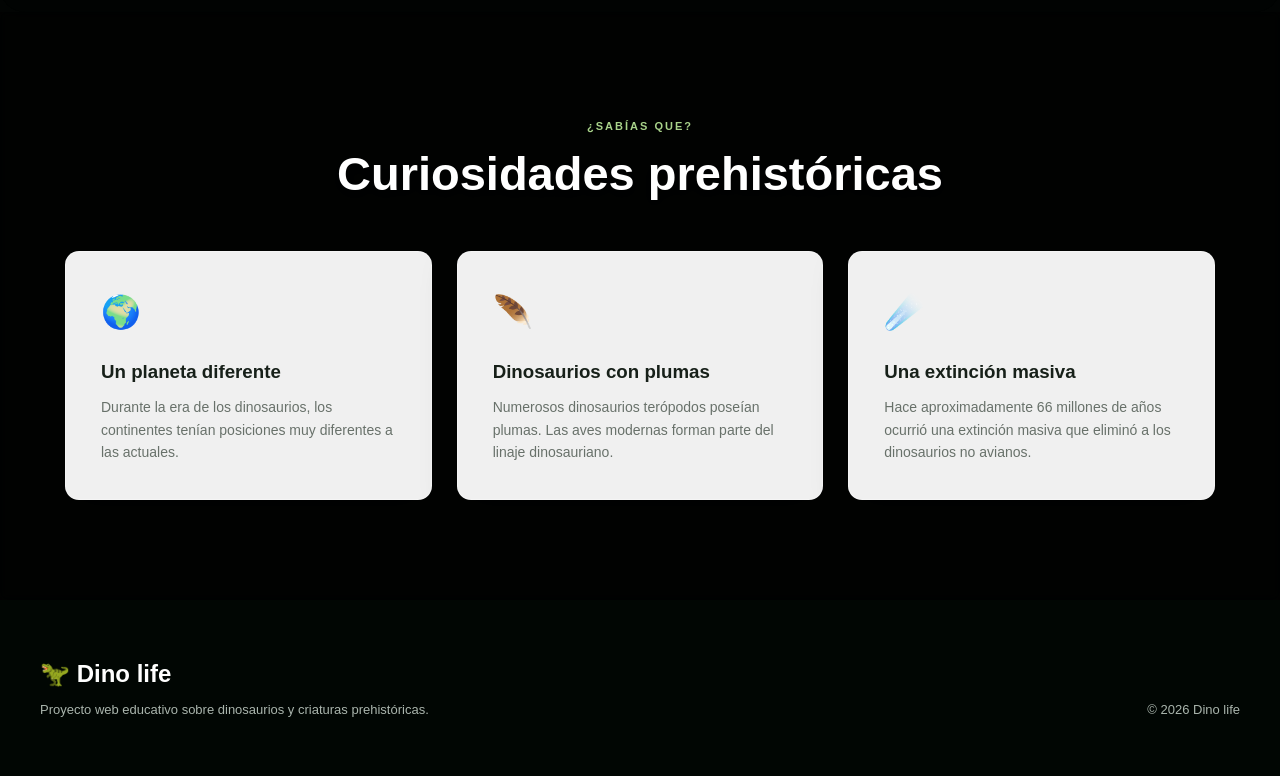
==== commit 7bc01b06: "Add files via upload" ====
--- a/index.html
+++ b/index.html
@@ -68,7 +68,7 @@
                 <span class="logo-icono">🦖</span>
 
                 <div>
-                    <span class="logo-nombre">penesito</span>
+                    <span class="logo-nombre">Dino Life</span>
                     <span class="logo-subtitulo">Enciclopedia prehistórica</span>
                 </div>
             </a>
@@ -1023,7 +1023,7 @@
             <div>
 
                 <h2>
-                    🦖 penesito
+                    🦖 Dino life
                 </h2>
 
                 <p>
@@ -1035,7 +1035,7 @@
 
 
             <p class="copyright">
-                © 2026 penesito
+                © 2026 Dino life
             </p>
 
         </div>
--- a/css/style.css
+++ b/css/style.css
@@ -1477,4 +1477,505 @@
         font-size: 14px;
     }
 
+}
+/* ==================================================
+   FICHA INDIVIDUAL - DINOWORLD
+   ================================================== */
+
+.ficha-header {
+    min-height: 75px;
+    padding: 0 7%;
+    display: flex;
+    align-items: center;
+    justify-content: space-between;
+    background: rgba(5, 15, 10, 0.92);
+    border-bottom: 1px solid rgba(117, 255, 149, 0.18);
+    position: relative;
+    z-index: 20;
+}
+
+.ficha-logo {
+    color: white;
+    font-size: 1.5rem;
+    font-weight: bold;
+    text-decoration: none;
+}
+
+.ficha-nav {
+    display: flex;
+    gap: 30px;
+}
+
+.ficha-nav a {
+    color: #e6e6e6;
+    text-decoration: none;
+    transition: 0.3s;
+}
+
+.ficha-nav a:hover {
+    color: #8ed69a;
+}
+
+
+/* CONTENEDOR GENERAL */
+
+.ficha-dinosaurio {
+    width: min(1200px, 90%);
+    margin: auto;
+    padding: 50px 0 80px;
+}
+
+
+/* HERO */
+
+.ficha-hero {
+    min-height: 600px;
+    display: grid;
+    grid-template-columns: 1.15fr 1fr;
+    align-items: center;
+    gap: 60px;
+
+    background:
+        linear-gradient(
+            135deg,
+            rgba(7, 28, 17, 0.96),
+            rgba(8, 10, 9, 0.94)
+        );
+
+    border: 1px solid rgba(130, 255, 157, 0.15);
+    border-radius: 25px;
+    padding: 50px;
+    overflow: hidden;
+
+    box-shadow:
+        0 25px 70px rgba(0, 0, 0, 0.55);
+}
+
+.ficha-hero-imagen {
+    min-height: 500px;
+    display: flex;
+    justify-content: center;
+    align-items: center;
+    position: relative;
+}
+
+.ficha-hero-imagen::before {
+    content: "";
+    position: absolute;
+
+    width: 420px;
+    height: 420px;
+
+    border-radius: 50%;
+
+    background:
+        radial-gradient(
+            circle,
+            rgba(62, 145, 75, 0.3),
+            transparent 65%
+        );
+
+    filter: blur(5px);
+}
+
+.ficha-hero-imagen img {
+    position: relative;
+    z-index: 2;
+
+    width: 100%;
+    max-width: 600px;
+
+    object-fit: contain;
+
+    filter:
+        drop-shadow(0 25px 30px rgba(0, 0, 0, 0.75));
+
+    transition: transform 0.5s ease;
+}
+
+.ficha-hero:hover .ficha-hero-imagen img {
+    transform: scale(1.03);
+}
+
+.ficha-hero-info h1 {
+    margin: 15px 0 5px;
+
+    color: white;
+
+    font-size: clamp(3rem, 6vw, 5.5rem);
+    line-height: 0.95;
+
+    text-transform: uppercase;
+}
+
+.ficha-etiqueta {
+    display: inline-block;
+
+    background: #214d2d;
+    color: #b9f8c6;
+
+    padding: 8px 15px;
+    border-radius: 100px;
+
+    font-size: 0.8rem;
+    font-weight: bold;
+
+    letter-spacing: 1.5px;
+    text-transform: uppercase;
+}
+
+.ficha-cientifico {
+    color: #88b991;
+    font-size: 1.2rem;
+    margin-bottom: 25px;
+}
+
+.ficha-introduccion {
+    color: #d1d1d1;
+    font-size: 1.05rem;
+    line-height: 1.8;
+    margin-bottom: 30px;
+}
+
+.ficha-boton {
+    display: inline-block;
+
+    padding: 14px 25px;
+
+    border-radius: 8px;
+
+    background: #2c6e3d;
+    color: white;
+
+    text-decoration: none;
+    font-weight: bold;
+
+    transition: 0.3s;
+}
+
+.ficha-boton:hover {
+    background: #3c8b50;
+    transform: translateY(-3px);
+}
+
+
+/* SECCIONES */
+
+.ficha-seccion {
+    margin-top: 100px;
+}
+
+.ficha-titulo-seccion {
+    text-align: center;
+    margin-bottom: 40px;
+}
+
+.ficha-titulo-seccion span,
+.ficha-subtitulo {
+    color: #78b987;
+    font-weight: bold;
+    font-size: 0.8rem;
+    letter-spacing: 3px;
+}
+
+.ficha-titulo-seccion h2,
+.ficha-contenido h2,
+.ficha-panel h2 {
+    color: white;
+    font-size: clamp(2rem, 4vw, 3rem);
+    margin-top: 10px;
+}
+
+
+/* DATOS */
+
+.ficha-datos {
+    display: grid;
+    grid-template-columns: repeat(3, 1fr);
+    gap: 20px;
+}
+
+.ficha-dato {
+    padding: 30px 20px;
+
+    text-align: center;
+
+    background: rgba(245, 246, 241, 0.94);
+
+    border-radius: 16px;
+
+    transition: 0.3s;
+}
+
+.ficha-dato:hover {
+    transform: translateY(-7px);
+}
+
+.ficha-dato > span {
+    font-size: 2rem;
+}
+
+.ficha-dato h3 {
+    margin: 12px 0 6px;
+    color: #183c23;
+}
+
+.ficha-dato p {
+    color: #555;
+}
+
+
+/* TEXTO */
+
+.ficha-contenido {
+    max-width: 900px;
+}
+
+.ficha-contenido p {
+    color: #d0d0d0;
+    line-height: 1.9;
+    font-size: 1.05rem;
+    margin-top: 18px;
+}
+
+
+/* PANELES */
+
+.ficha-doble {
+    display: grid;
+    grid-template-columns: repeat(2, 1fr);
+    gap: 25px;
+}
+
+.ficha-panel {
+    position: relative;
+    padding: 45px;
+
+    background: rgba(9, 27, 17, 0.92);
+
+    border: 1px solid rgba(116, 255, 150, 0.12);
+
+    border-radius: 20px;
+}
+
+.ficha-panel-numero {
+    display: block;
+
+    color: rgba(124, 195, 138, 0.35);
+
+    font-size: 4rem;
+    font-weight: bold;
+
+    margin-bottom: 15px;
+}
+
+.ficha-panel p {
+    color: #cfcfcf;
+    line-height: 1.8;
+    margin-top: 15px;
+}
+
+
+/* CURIOSIDADES */
+
+.ficha-curiosidades {
+    display: grid;
+    grid-template-columns: repeat(2, 1fr);
+    gap: 20px;
+}
+
+.ficha-curiosidades article {
+    background: rgba(245, 246, 241, 0.94);
+
+    border-radius: 18px;
+
+    padding: 35px;
+
+    transition: 0.3s;
+}
+
+.ficha-curiosidades article:hover {
+    transform: translateY(-5px);
+}
+
+.ficha-curiosidades article > span {
+    color: #438150;
+
+    font-size: 2rem;
+    font-weight: bold;
+}
+
+.ficha-curiosidades h3 {
+    color: #16381f;
+    margin: 12px 0;
+}
+
+.ficha-curiosidades p {
+    color: #555;
+    line-height: 1.7;
+}
+
+
+/* VOLVER */
+
+.ficha-volver {
+    margin-top: 100px;
+    text-align: center;
+}
+
+.ficha-volver a {
+    color: #a8dfb1;
+
+    font-weight: bold;
+
+    text-decoration: none;
+
+    font-size: 1.05rem;
+}
+
+.ficha-volver a:hover {
+    text-decoration: underline;
+}
+
+
+/* FOOTER */
+
+.ficha-footer {
+    text-align: center;
+
+    padding: 50px 20px;
+
+    background: rgba(4, 13, 8, 0.97);
+
+    color: #cccccc;
+}
+
+.ficha-footer h2 {
+    color: white;
+    margin-bottom: 10px;
+}
+
+.ficha-copyright {
+    margin-top: 20px;
+    color: #777;
+}
+
+
+/* ==================================================
+   TABLET Y CELULAR
+   ================================================== */
+
+@media (max-width: 850px) {
+
+    .ficha-header {
+        padding: 0 5%;
+    }
+
+    .ficha-nav {
+        gap: 15px;
+    }
+
+    .ficha-dinosaurio {
+        width: 92%;
+        padding-top: 25px;
+    }
+
+    .ficha-hero {
+        grid-template-columns: 1fr;
+
+        gap: 10px;
+
+        padding: 30px 20px;
+
+        text-align: center;
+    }
+
+    .ficha-hero-imagen {
+        min-height: 300px;
+    }
+
+    .ficha-hero-imagen::before {
+        width: 280px;
+        height: 280px;
+    }
+
+    .ficha-hero-imagen img {
+        max-height: 330px;
+    }
+
+    .ficha-hero-info h1 {
+        font-size: 3rem;
+    }
+
+    .ficha-datos {
+        grid-template-columns: repeat(2, 1fr);
+    }
+
+    .ficha-doble {
+        grid-template-columns: 1fr;
+    }
+
+    .ficha-curiosidades {
+        grid-template-columns: 1fr;
+    }
+
+    .ficha-seccion {
+        margin-top: 70px;
+    }
+}
+
+
+/* CELULARES PEQUEÑOS */
+
+@media (max-width: 500px) {
+
+    .ficha-logo {
+        font-size: 1.2rem;
+    }
+
+    .ficha-nav a {
+        font-size: 0.85rem;
+    }
+
+    .ficha-datos {
+        grid-template-columns: 1fr;
+    }
+
+    .ficha-panel {
+        padding: 30px 25px;
+    }
+
+    .ficha-hero-info h1 {
+        font-size: 2.5rem;
+    }
+}
+
+/* CELULARES PEQUEÑOS */
+
+@media (max-width: 500px) {
+
+    .ficha-logo {
+        font-size: 1.2rem;
+    }
+
+
+    .ficha-nav a {
+        font-size: 0.85rem;
+    }
+
+
+    .ficha-datos {
+        grid-template-columns: 1fr;
+    }
+
+
+    .ficha-panel {
+        padding: 30px 25px;
+    }
+
+
+    .ficha-hero-info h1 {
+        font-size: 2.5rem;
+    }
+
 }
